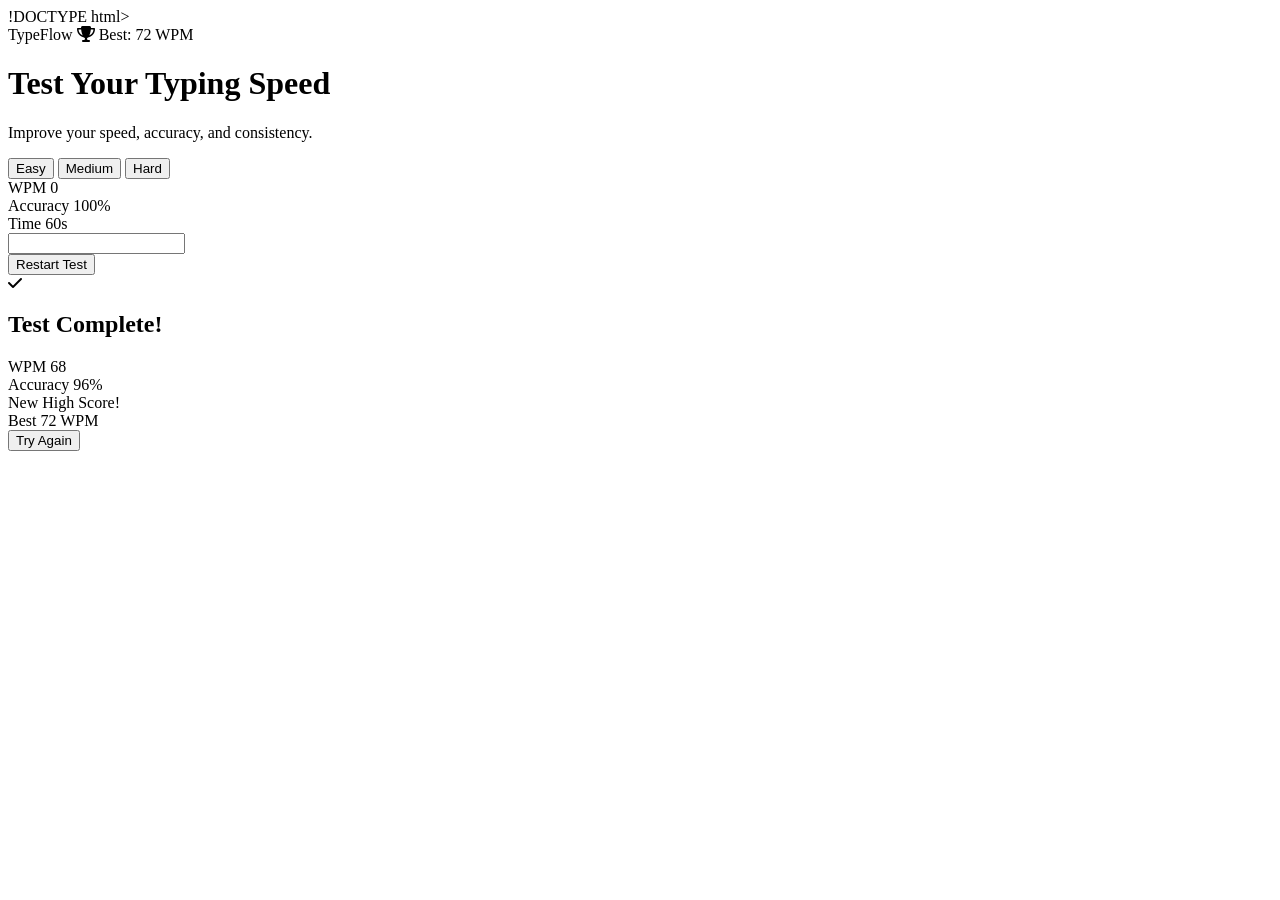
==== index.html @ f530d8f8 "Add core project files" ====
!DOCTYPE html>
<html lang="en">
<head>
    <meta charset="UTF-8">
    <meta name="viewport" content="width=device-width, initial-scale=1.0">
    <title>TypeFlow | Typing Speed Test</title>
    <!-- Google Fonts -->
    <link href="https://fonts.googleapis.com/css2?family=JetBrains+Mono:wght@400;500;700&family=Inter:wght@400;500;600;700&display=swap" rel="stylesheet">
    <!-- FontAwesome Icons -->
    <link rel="stylesheet" href="https://cdnjs.cloudflare.com/ajax/libs/font-awesome/6.4.0/css/all.min.css">
    <!-- Custom CSS -->
    <link rel="stylesheet" href="style.css">
</head>
<body>

    <div class="container">
        <!-- Top Nav / Brand -->
        <div class="brand-header">
            <span class="logo">TypeFlow</span>
            <span class="top-highscore"><i class="fa-solid fa-trophy"></i> Best: <span id="top-best-wpm">72</span> WPM</span>
        </div>

        <!-- Header -->
        <header>
            <h1>Test Your Typing Speed</h1>
            <p>Improve your speed, accuracy, and consistency.</p>
        </header>

        <!-- Difficulty Pill Selector -->
        <div class="difficulty-pills">
            <button class="pill active" data-difficulty="easy">Easy</button>
            <button class="pill" data-difficulty="medium">Medium</button>
            <button class="pill" data-difficulty="hard">Hard</button>
        </div>

        <!-- Stats Dashboard -->
        <div class="stats-container">
            <div class="stat-box">
                <span class="stat-label">WPM</span>
                <span id="wpm-display" class="stat-value">0</span>
            </div>
            <div class="stat-box">
                <span class="stat-label">Accuracy</span>
                <span id="accuracy-display" class="stat-value">100%</span>
            </div>
            <div class="stat-box">
                <span class="stat-label">Time</span>
                <span id="timer-display" class="stat-value">60s</span>
            </div>
        </div>

        <!-- Typing Test Area -->
        <div class="test-area-wrapper">
            <div id="quote-display" class="quote-display">
                <!-- Text characters will be dynamically injected here -->
            </div>
            <!-- Hidden real input field that captures user keystrokes -->
            <input type="text" id="input-field" autocomplete="off" autocapitalize="off" spellcheck="false">
        </div>

        <!-- Action Buttons -->
        <div class="actions">
            <button id="restart-btn" class="btn-primary">Restart Test</button>
        </div>
    </div>

    <!-- Results Modal Overlay -->
    <div id="result-modal" class="modal hidden">
        <div class="modal-content">
            <div class="success-badge"><i class="fa-solid fa-check"></i></div>
            <h2>Test Complete!</h2>
            
            <div class="modal-stats-grid">
                <div class="modal-stat">
                    <span class="m-label">WPM</span>
                    <span id="final-wpm" class="m-val">68</span>
                </div>
                <div class="modal-stat">
                    <span class="m-label">Accuracy</span>
                    <span id="final-accuracy" class="m-val">96%</span>
                </div>
                <div class="modal-stat best-stat-col">
                    <div class="high-score-badge-pill">New High Score!</div>
                    <span class="m-label">Best</span>
                    <span id="modal-best-wpm" class="m-val accent-val">72 WPM</span>
                </div>
            </div>

            <button id="modal-restart-btn" class="btn-primary">Try Again</button>
        </div>
    </div>

    <!-- Custom JavaScript -->
    <script src="script.js"></script>
</body>
</html>
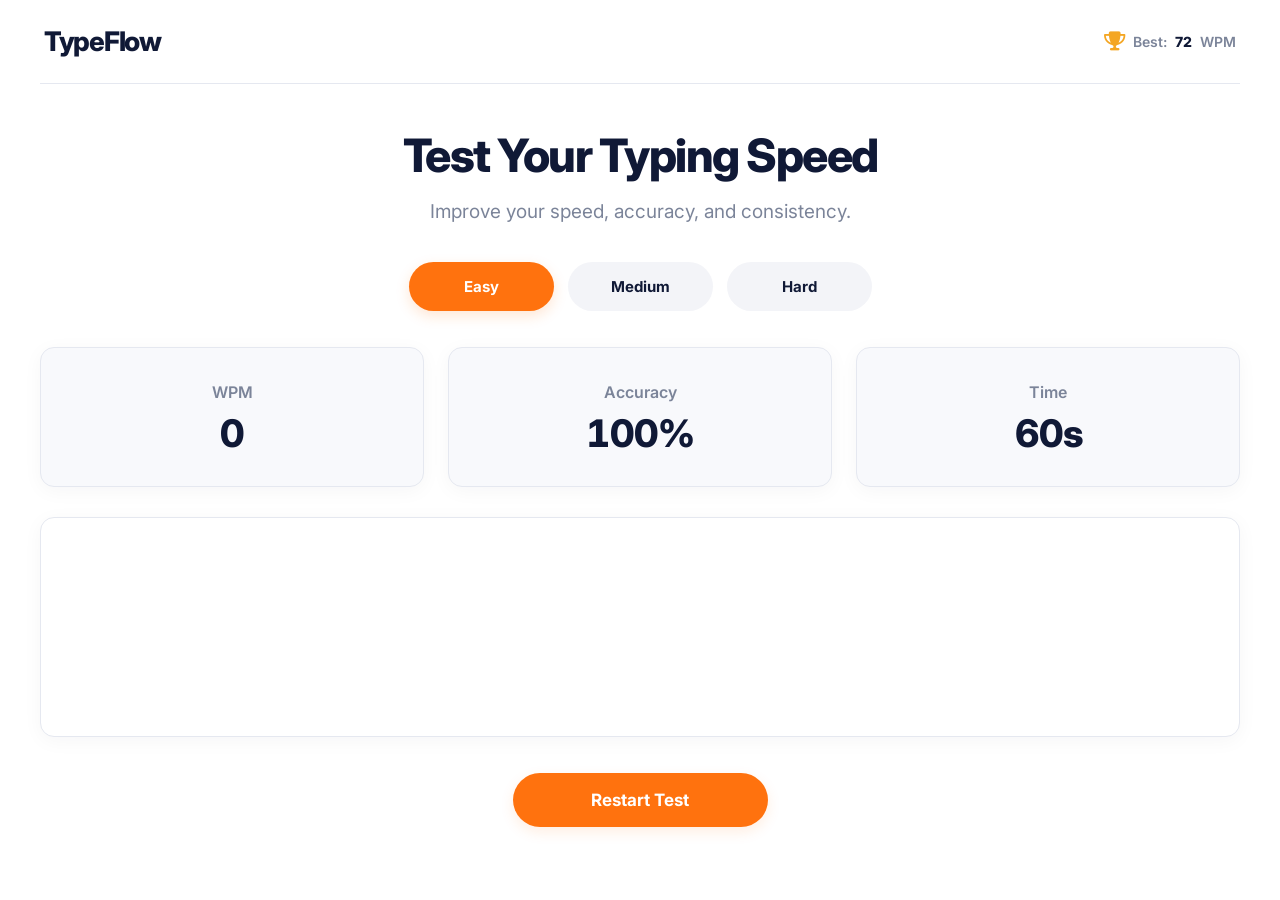
==== commit a044d0b5: "adjustment to !doctype" ====
--- a/index.html
+++ b/index.html
@@ -1,4 +1,4 @@
-!DOCTYPE html>
+<!DOCTYPE html>
 <html lang="en">
 <head>
     <meta charset="UTF-8">
--- a/style.css
+++ b/style.css
@@ -0,0 +1,662 @@
+
+/*TYPEFLOW - TYPING SPEED TEST */
+
+:root {
+    --primary: #ff720e;
+    --primary-hover: #e96300;
+    --dark: #101936;
+    --text: #29334d;
+    --muted: #7b8499;
+    --background: #ffffff;
+    --surface: #f8f9fc;
+    --border: #e5e8f0;
+    --success: #36b879;
+    --success-light: #e4f8ed;
+    --error: #e05260;
+    --error-light: #ffebee;
+
+    --font-main: 'Inter', sans-serif;
+    --font-mono: 'JetBrains Mono', monospace;
+}
+
+/* RESET */
+* {
+    margin: 0;
+    padding: 0;
+    box-sizing: border-box;
+}
+
+html {
+    scroll-behavior: smooth;
+}
+
+body {
+    min-height: 100vh;
+    background: var(--background);
+    color: var(--text);
+    font-family: var(--font-main);
+    -webkit-font-smoothing: antialiased;
+}
+
+button,
+input {
+    font: inherit;
+}
+
+button {
+    border: none;
+    cursor: pointer;
+    -webkit-tap-highlight-color: transparent;
+}
+
+button:focus-visible {
+    outline: 3px solid rgba(255, 114, 14, 0.35);
+    outline-offset: 3px;
+}
+
+/* MAIN CONTAINER */
+.container {
+    width: min(100% - 48px, 1200px);
+    margin: 0 auto;
+    padding-bottom: 60px;
+}
+
+/* BRAND HEADER */
+.brand-header {
+    display: flex;
+    align-items: center;
+    justify-content: space-between;
+    gap: 16px;
+    padding: 25px 4px;
+    border-bottom: 1px solid var(--border);
+}
+
+.logo {
+    font-size: 27px;
+    font-weight: 800;
+    letter-spacing: -1.3px;
+    color: var(--dark);
+}
+
+.top-highscore {
+    display: flex;
+    align-items: center;
+    gap: 8px;
+    color: var(--muted);
+    font-size: 14px;
+    font-weight: 600;
+    white-space: nowrap;
+}
+
+.top-highscore i {
+    color: #f4a623;
+    font-size: 19px;
+}
+
+#top-best-wpm {
+    color: var(--dark);
+    font-weight: 800;
+}
+
+/* PAGE HEADER */
+header {
+    text-align: center;
+    padding: 44px 0 34px;
+}
+
+header h1 {
+    color: var(--dark);
+    font-size: clamp(28px, 4vw, 46px);
+    font-weight: 800;
+    line-height: 1.2;
+    letter-spacing: -1.5px;
+    margin-bottom: 14px;
+}
+
+header p {
+    color: var(--muted);
+    font-size: clamp(14px, 2vw, 19px);
+    line-height: 1.6;
+}
+
+/* DIFFICULTY BUTTONS */
+.difficulty-pills {
+    display: flex;
+    justify-content: center;
+    align-items: center;
+    flex-wrap: wrap;
+    gap: 14px;
+    margin-bottom: 36px;
+}
+
+.pill {
+    min-width: 145px;
+    padding: 15px 30px;
+    color: var(--dark);
+    background: #f3f4f8;
+    border-radius: 999px;
+    font-size: 15px;
+    font-weight: 700;
+    transition: all 0.2s ease;
+}
+
+.pill:hover {
+    background: #e9ebf2;
+    transform: translateY(-1px);
+}
+
+.pill.active {
+    color: #ffffff;
+    background: var(--primary);
+    box-shadow: 0 5px 14px rgba(255, 114, 14, 0.18);
+}
+
+.pill.active:hover {
+    background: var(--primary-hover);
+}
+
+/* STATISTICS DASHBOARD */
+.stats-container {
+    display: grid;
+    grid-template-columns: repeat(3, minmax(0, 1fr));
+    gap: 24px;
+    margin-bottom: 30px;
+}
+
+.stat-box {
+    min-height: 140px;
+    padding: 25px 16px;
+    display: flex;
+    flex-direction: column;
+    justify-content: center;
+    align-items: center;
+    gap: 12px;
+    background: var(--surface);
+    border: 1px solid var(--border);
+    border-radius: 14px;
+    box-shadow: 0 4px 20px rgba(16, 25, 54, 0.04);
+    transition: transform 0.2s ease, border-color 0.2s ease;
+}
+
+.stat-box:hover {
+    border-color: #ffd1b2;
+    transform: translateY(-2px);
+}
+
+.stat-label {
+    color: var(--muted);
+    font-size: 16px;
+    font-weight: 600;
+}
+
+.stat-value {
+    color: var(--dark);
+    font-size: 38px;
+    font-weight: 800;
+    line-height: 1;
+    letter-spacing: -1px;
+    font-variant-numeric: tabular-nums;
+}
+
+/* TYPING AREA */
+.test-area-wrapper {
+    position: relative;
+    width: 100%;
+    min-height: 220px;
+    padding: 28px 32px;
+    background: #ffffff;
+    border: 1px solid var(--border);
+    border-radius: 14px;
+    box-shadow: 0 4px 20px rgba(16, 25, 54, 0.04);
+    cursor: text;
+    transition: border-color 0.2s ease, box-shadow 0.2s ease;
+}
+
+.test-area-wrapper:focus-within {
+    border-color: #ffc49e;
+    box-shadow: 0 0 0 4px rgba(255, 114, 14, 0.07);
+}
+
+.quote-display {
+    color: #727c92;
+    font-family: var(--font-mono);
+    font-size: clamp(15px, 2vw, 23px);
+    font-weight: 400;
+    line-height: 2.2;
+    letter-spacing: 0.5px;
+    overflow-wrap: anywhere;
+    white-space: pre-wrap;
+}
+
+/* CORRECT CHARACTERS */
+.quote-display span.correct {
+    color: var(--success);
+}
+
+/* INCORRECT CHARACTERS */
+.quote-display span.incorrect {
+    color: var(--error);
+    background: var(--error-light);
+    border-radius: 3px;
+}
+
+/* CURRENT CHARACTER */
+.quote-display span.current {
+    border-bottom: 2px solid var(--dark);
+}
+
+.quote-display span.current.incorrect {
+    border-bottom-color: var(--error);
+}
+
+/* HIDDEN INPUT */
+#input-field {
+    position: absolute;
+    width: 1px;
+    height: 1px;
+    padding: 0;
+    border: 0;
+    opacity: 0;
+    pointer-events: none;
+    left: 0;
+    bottom: 0;
+}
+
+/* ACTION BUTTONS */
+.actions {
+    display: flex;
+    justify-content: center;
+    align-items: center;
+    margin-top: 36px;
+}
+
+.btn-primary {
+    min-width: 255px;
+    padding: 17px 32px;
+    display: inline-flex;
+    justify-content: center;
+    align-items: center;
+    color: #ffffff;
+    background: var(--primary);
+    border-radius: 999px;
+    font-size: 17px;
+    font-weight: 700;
+    box-shadow: 0 5px 14px rgba(255, 114, 14, 0.12);
+    transition: all 0.2s ease;
+}
+
+.btn-primary:hover {
+    background: var(--primary-hover);
+    transform: translateY(-2px);
+    box-shadow: 0 8px 18px rgba(255, 114, 14, 0.2);
+}
+
+.btn-primary:active {
+    transform: translateY(0);
+}
+
+.btn-primary:disabled {
+    opacity: 0.6;
+    cursor: not-allowed;
+    transform: none;
+}
+
+/* RESULTS MODAL */
+.modal {
+    position: fixed;
+    inset: 0;
+    z-index: 1000;
+    display: flex;
+    justify-content: center;
+    align-items: center;
+    padding: 24px;
+    overflow-y: auto;
+    background: rgba(16, 25, 54, 0.48);
+    backdrop-filter: blur(5px);
+    -webkit-backdrop-filter: blur(5px);
+}
+
+.modal.hidden {
+    display: none;
+}
+
+.modal-content {
+    width: min(100%, 900px);
+    padding: 45px 40px 40px;
+    display: flex;
+    flex-direction: column;
+    align-items: center;
+    background: #ffffff;
+    border: 1px solid var(--border);
+    border-radius: 18px;
+    box-shadow: 0 25px 80px rgba(16, 25, 54, 0.15);
+    text-align: center;
+    animation: modalEnter 0.3s ease both;
+}
+
+@keyframes modalEnter {
+    from {
+        opacity: 0;
+        transform: translateY(15px) scale(0.98);
+    }
+    to {
+        opacity: 1;
+        transform: translateY(0) scale(1);
+    }
+}
+
+/* SUCCESS ICON */
+.success-badge {
+    width: 66px;
+    height: 66px;
+    margin-bottom: 20px;
+    display: flex;
+    justify-content: center;
+    align-items: center;
+    color: #ffffff;
+    background: var(--success);
+    border-radius: 50%;
+    font-size: 29px;
+    box-shadow: 0 6px 16px rgba(54, 184, 121, 0.2);
+}
+
+.modal-content h2 {
+    margin-bottom: 35px;
+    color: var(--dark);
+    font-size: clamp(27px, 4vw, 40px);
+    font-weight: 800;
+    letter-spacing: -1px;
+}
+
+/* RESULTS STATISTICS */
+.modal-stats-grid {
+    width: 100%;
+    display: grid;
+    grid-template-columns: repeat(3, minmax(0, 1fr));
+    margin-bottom: 40px;
+}
+
+.modal-stat {
+    position: relative;
+    min-width: 0;
+    padding: 8px 18px;
+    display: flex;
+    flex-direction: column;
+    justify-content: center;
+    align-items: center;
+    gap: 10px;
+}
+
+.modal-stat + .modal-stat {
+    border-left: 1px solid var(--border);
+}
+
+.m-label {
+    color: var(--muted);
+    font-size: 16px;
+    font-weight: 600;
+}
+
+.m-val {
+    color: var(--dark);
+    font-size: clamp(27px, 4vw, 40px);
+    font-weight: 800;
+    line-height: 1.2;
+    letter-spacing: -1px;
+    font-variant-numeric: tabular-nums;
+}
+
+.accent-val {
+    color: var(--primary);
+    white-space: nowrap;
+}
+
+/* HIGH SCORE BADGE */
+.high-score-badge-pill {
+    padding: 7px 15px;
+    margin-bottom: 3px;
+    color: #279b68;
+    background: var(--success-light);
+    border-radius: 999px;
+    font-size: 12px;
+    font-weight: 700;
+    white-space: nowrap;
+}
+
+.high-score-badge-pill.hidden {
+    display: none;
+}
+
+.modal-content .btn-primary {
+    min-width: 255px;
+}
+
+/* TABLET RESPONSIVENESS */
+@media (max-width: 768px) {
+    .container {
+        width: min(100% - 32px, 650px);
+        padding-bottom: 40px;
+    }
+
+    .brand-header {
+        padding: 20px 0;
+    }
+
+    .logo {
+        font-size: 24px;
+    }
+
+    header {
+        padding: 38px 0 28px;
+    }
+
+    .difficulty-pills {
+        gap: 10px;
+        margin-bottom: 26px;
+    }
+
+    .pill {
+        min-width: 100px;
+        padding: 13px 22px;
+    }
+
+    .stats-container {
+        gap: 12px;
+        margin-bottom: 22px;
+    }
+
+    .stat-box {
+        min-height: 115px;
+        padding: 20px 10px;
+        gap: 10px;
+    }
+
+    .stat-label,
+    .m-label {
+        font-size: 14px;
+    }
+
+    .stat-value {
+        font-size: 32px;
+    }
+
+    .test-area-wrapper {
+        min-height: 200px;
+        padding: 24px;
+    }
+
+    .quote-display {
+        line-height: 2;
+    }
+
+    .actions {
+        margin-top: 28px;
+    }
+
+    .modal-content {
+        padding: 35px 24px;
+    }
+
+    .modal-stats-grid {
+        margin-bottom: 30px;
+    }
+
+    .modal-stat {
+        padding: 8px 10px;
+    }
+}
+
+/* MOBILE RESPONSIVENESS */
+@media (max-width: 480px) {
+    .container {
+        width: calc(100% - 28px);
+        padding-bottom: 30px;
+    }
+
+    .brand-header {
+        padding: 18px 0;
+    }
+
+    .logo {
+        font-size: 22px;
+    }
+
+    .top-highscore {
+        gap: 5px;
+        font-size: 12px;
+    }
+
+    .top-highscore i {
+        font-size: 15px;
+    }
+
+    header {
+        padding: 32px 0 24px;
+    }
+
+    header h1 {
+        font-size: 29px;
+        letter-spacing: -0.8px;
+        margin-bottom: 10px;
+    }
+
+    header p {
+        font-size: 14px;
+    }
+
+    .difficulty-pills {
+        gap: 8px;
+        margin-bottom: 22px;
+    }
+
+    .pill {
+        flex: 1;
+        min-width: 0;
+        padding: 12px 10px;
+        font-size: 13px;
+    }
+
+    .stats-container {
+        gap: 8px;
+        margin-bottom: 18px;
+    }
+
+    .stat-box {
+        min-height: 100px;
+        padding: 16px 5px;
+        gap: 9px;
+        border-radius: 11px;
+    }
+
+    .stat-label {
+        font-size: 12px;
+    }
+
+    .stat-value {
+        font-size: 27px;
+    }
+
+    .test-area-wrapper {
+        min-height: 190px;
+        padding: 18px 16px;
+        border-radius: 12px;
+    }
+
+    .quote-display {
+        font-size: 15px;
+        line-height: 2;
+        letter-spacing: 0;
+    }
+
+    .actions {
+        margin-top: 24px;
+    }
+
+    .btn-primary,
+    .modal-content .btn-primary {
+        width: 100%;
+        min-width: 0;
+        padding: 15px 22px;
+        font-size: 15px;
+    }
+
+    .modal {
+        padding: 14px;
+    }
+
+    .modal-content {
+        padding: 30px 16px;
+        border-radius: 15px;
+    }
+
+    .success-badge {
+        width: 55px;
+        height: 55px;
+        font-size: 24px;
+        margin-bottom: 16px;
+    }
+
+    .modal-content h2 {
+        font-size: 28px;
+        margin-bottom: 26px;
+    }
+
+    .modal-stats-grid {
+        margin-bottom: 28px;
+    }
+
+    .modal-stat {
+        padding: 8px 5px;
+        gap: 8px;
+    }
+
+    .m-label {
+        font-size: 12px;
+    }
+
+    .m-val {
+        font-size: 25px;
+        letter-spacing: -0.5px;
+    }
+
+    .accent-val {
+        font-size: 20px;
+    }
+
+    .high-score-badge-pill {
+        padding: 5px 7px;
+        font-size: 9px;
+    }
+}
+
+/* ACCESSIBILITY: REDUCED MOTION */
+@media (prefers-reduced-motion: reduce) {
+    *,
+    *::before,
+    *::after {
+        scroll-behavior: auto !important;
+        animation-duration: 0.01ms !important;
+        animation-iteration-count: 1 !important;
+        transition-duration: 0.01ms !important;
+    }
+}
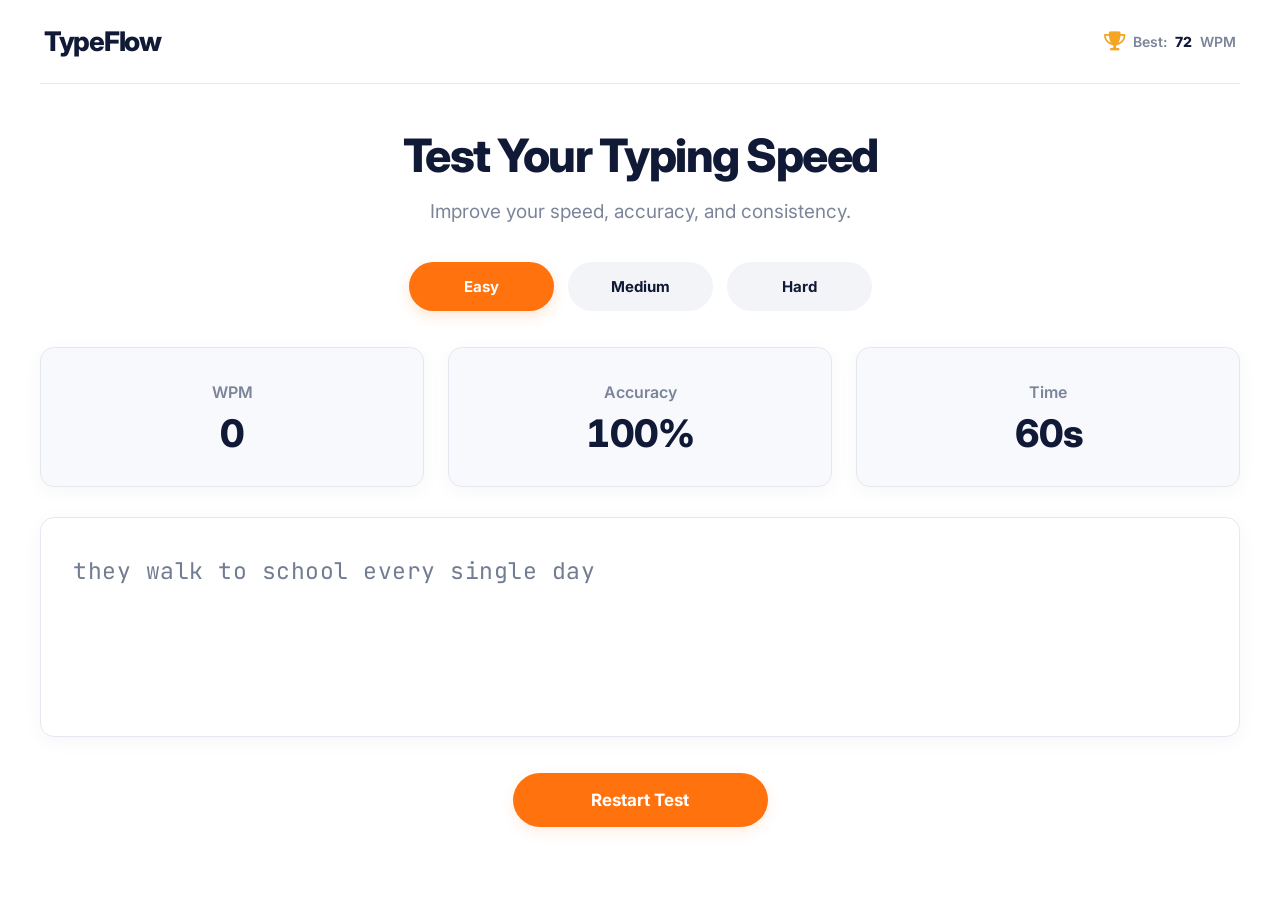
==== commit c3e6ad24: "added text.js" ====
--- a/index.html
+++ b/index.html
@@ -10,6 +10,7 @@
     <link rel="stylesheet" href="https://cdnjs.cloudflare.com/ajax/libs/font-awesome/6.4.0/css/all.min.css">
     <!-- Custom CSS -->
     <link rel="stylesheet" href="style.css">
+    <script src="text.js" defer></script>
 </head>
 <body>
 
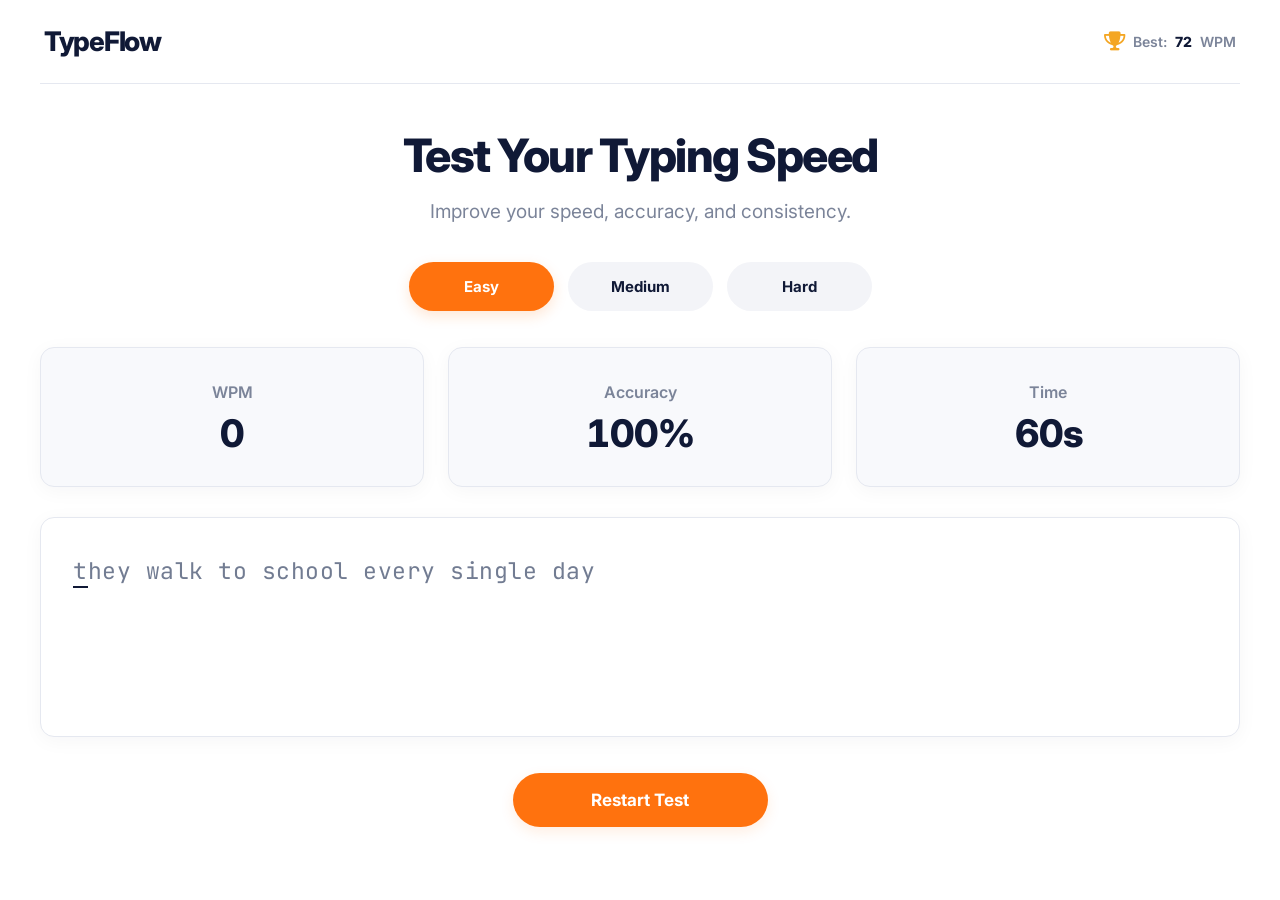
==== commit 7c32db52: "Connect character highlighting script" ====
--- a/index.html
+++ b/index.html
@@ -11,6 +11,7 @@
     <!-- Custom CSS -->
     <link rel="stylesheet" href="style.css">
     <script src="text.js" defer></script>
+    <script src="highlight.js" defer></script>
 </head>
 <body>
 
@@ -94,4 +95,4 @@
     <!-- Custom JavaScript -->
     <script src="script.js"></script>
 </body>
-</html>+</html>
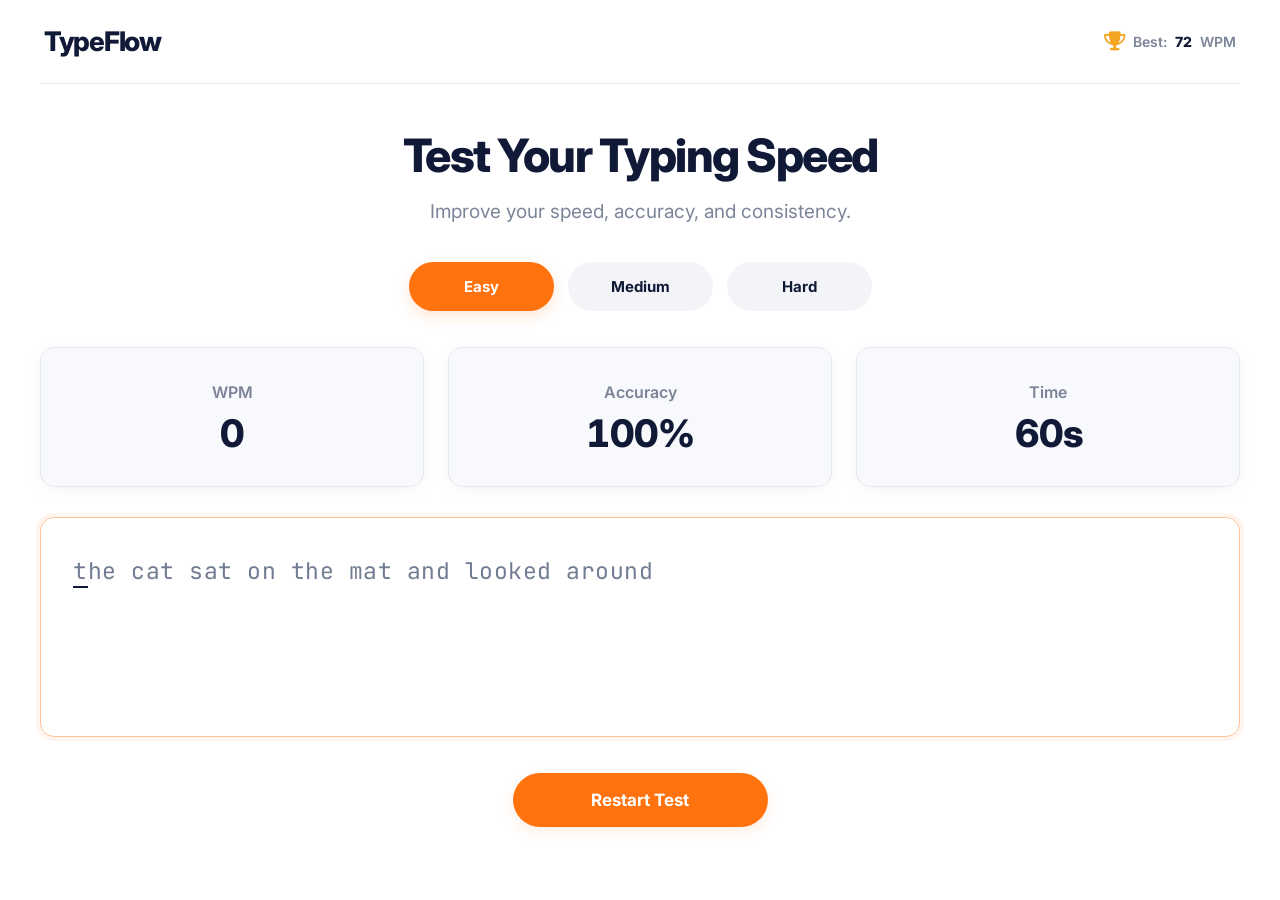
==== commit 7a2cbca6: "Fix JavaScript loading order for character highlighting" ====
--- a/index.html
+++ b/index.html
@@ -10,8 +10,8 @@
     <link rel="stylesheet" href="https://cdnjs.cloudflare.com/ajax/libs/font-awesome/6.4.0/css/all.min.css">
     <!-- Custom CSS -->
     <link rel="stylesheet" href="style.css">
+    <script src="highlight.js" defer></script>
     <script src="text.js" defer></script>
-    <script src="highlight.js" defer></script>
 </head>
 <body>
 
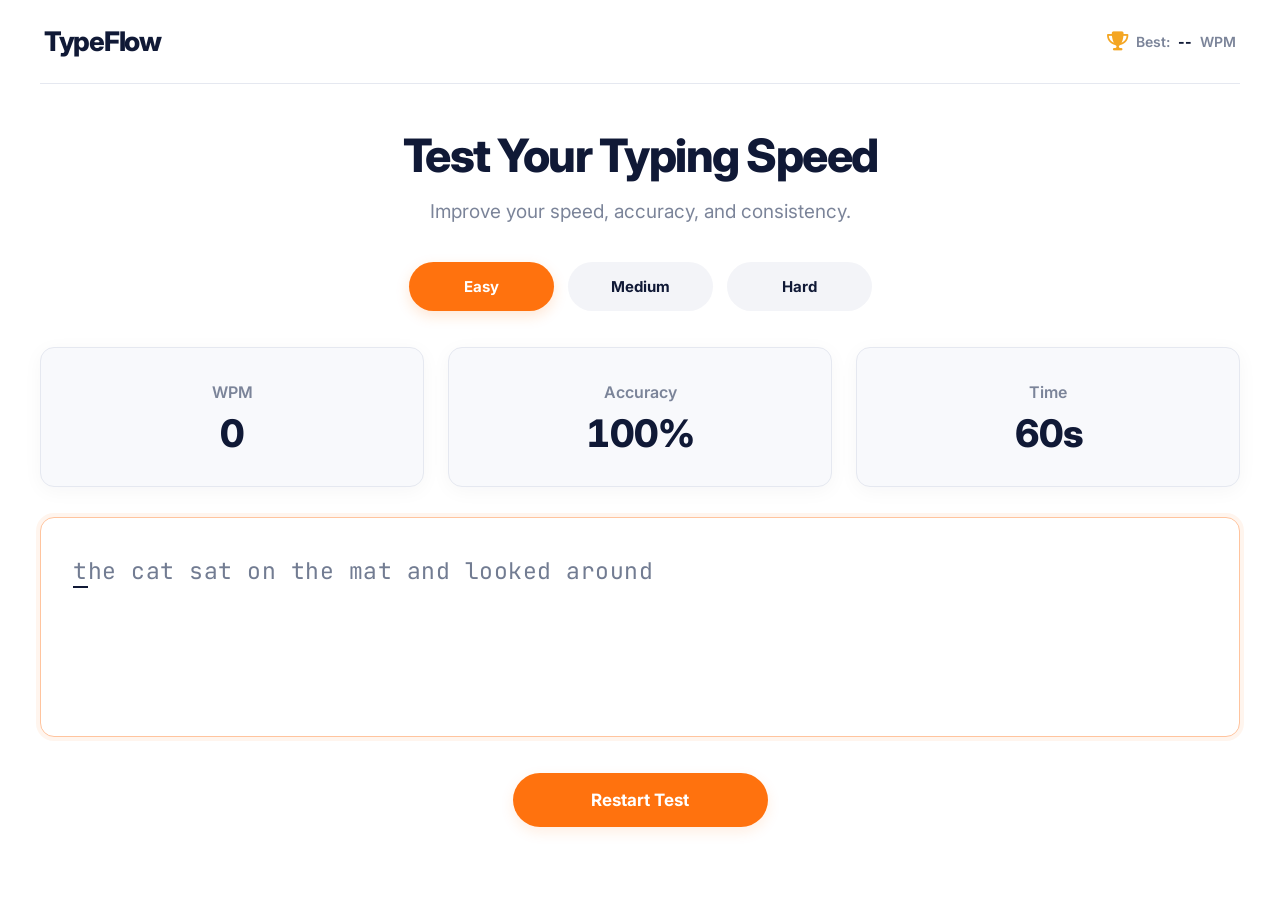
==== commit e83c3c40: "added stat.js and storage.js" ====
--- a/index.html
+++ b/index.html
@@ -1,98 +1,113 @@
-<!DOCTYPE html>
+<!doctype html>
 <html lang="en">
-<head>
-    <meta charset="UTF-8">
-    <meta name="viewport" content="width=device-width, initial-scale=1.0">
+  <head>
+    <meta charset="UTF-8" />
+    <meta name="viewport" content="width=device-width, initial-scale=1.0" />
     <title>TypeFlow | Typing Speed Test</title>
     <!-- Google Fonts -->
-    <link href="https://fonts.googleapis.com/css2?family=JetBrains+Mono:wght@400;500;700&family=Inter:wght@400;500;600;700&display=swap" rel="stylesheet">
+    <link
+      href="https://fonts.googleapis.com/css2?family=JetBrains+Mono:wght@400;500;700&family=Inter:wght@400;500;600;700&display=swap"
+      rel="stylesheet"
+    />
     <!-- FontAwesome Icons -->
-    <link rel="stylesheet" href="https://cdnjs.cloudflare.com/ajax/libs/font-awesome/6.4.0/css/all.min.css">
+    <link
+      rel="stylesheet"
+      href="https://cdnjs.cloudflare.com/ajax/libs/font-awesome/6.4.0/css/all.min.css"
+    />
     <!-- Custom CSS -->
-    <link rel="stylesheet" href="style.css">
+    <link rel="stylesheet" href="style.css" />
+
+    <script src="text.js" defer></script>
     <script src="highlight.js" defer></script>
-    <script src="text.js" defer></script>
-</head>
-<body>
+    <script src="stat.js" defer></script>     
+<script src="storage.js" defer></script>   
+<script src="timer.js" defer></script>
+  </head>
+  <body>
+    <div class="container">
+      <!-- Top Nav / Brand -->
+      <div class="brand-header">
+        <span class="logo">TypeFlow</span>
+        <span class="top-highscore"
+          ><i class="fa-solid fa-trophy"></i> Best:
+          <span id="top-best-wpm"></span> WPM</span
+        >
+      </div>
 
-    <div class="container">
-        <!-- Top Nav / Brand -->
-        <div class="brand-header">
-            <span class="logo">TypeFlow</span>
-            <span class="top-highscore"><i class="fa-solid fa-trophy"></i> Best: <span id="top-best-wpm">72</span> WPM</span>
+      <!-- Header -->
+      <header>
+        <h1>Test Your Typing Speed</h1>
+        <p>Improve your speed, accuracy, and consistency.</p>
+      </header>
+
+      <!-- Difficulty Pill Selector -->
+      <div class="difficulty-pills">
+        <button class="pill active" data-difficulty="easy">Easy</button>
+        <button class="pill" data-difficulty="medium">Medium</button>
+        <button class="pill" data-difficulty="hard">Hard</button>
+      </div>
+
+      <!-- Stats Dashboard -->
+      <div class="stats-container">
+        <div class="stat-box">
+          <span class="stat-label">WPM</span>
+          <span id="wpm-display" class="stat-value">0</span>
         </div>
+        <div class="stat-box">
+          <span class="stat-label">Accuracy</span>
+          <span id="accuracy-display" class="stat-value">100%</span>
+        </div>
+        <div class="stat-box">
+          <span class="stat-label">Time</span>
+          <span id="timer-display" class="stat-value">60s</span>
+        </div>
+      </div>
 
-        <!-- Header -->
-        <header>
-            <h1>Test Your Typing Speed</h1>
-            <p>Improve your speed, accuracy, and consistency.</p>
-        </header>
+      <!-- Typing Test Area -->
+      <div class="test-area-wrapper">
+        <div id="quote-display" class="quote-display">
+          <!-- Text characters will be dynamically injected here -->
+        </div>
+        <!-- Hidden real input field that captures user keystrokes -->
+        <input
+          type="text"
+          id="input-field"
+          autocomplete="off"
+          autocapitalize="off"
+          spellcheck="false"
+        />
+      </div>
 
-        <!-- Difficulty Pill Selector -->
-        <div class="difficulty-pills">
-            <button class="pill active" data-difficulty="easy">Easy</button>
-            <button class="pill" data-difficulty="medium">Medium</button>
-            <button class="pill" data-difficulty="hard">Hard</button>
-        </div>
-
-        <!-- Stats Dashboard -->
-        <div class="stats-container">
-            <div class="stat-box">
-                <span class="stat-label">WPM</span>
-                <span id="wpm-display" class="stat-value">0</span>
-            </div>
-            <div class="stat-box">
-                <span class="stat-label">Accuracy</span>
-                <span id="accuracy-display" class="stat-value">100%</span>
-            </div>
-            <div class="stat-box">
-                <span class="stat-label">Time</span>
-                <span id="timer-display" class="stat-value">60s</span>
-            </div>
-        </div>
-
-        <!-- Typing Test Area -->
-        <div class="test-area-wrapper">
-            <div id="quote-display" class="quote-display">
-                <!-- Text characters will be dynamically injected here -->
-            </div>
-            <!-- Hidden real input field that captures user keystrokes -->
-            <input type="text" id="input-field" autocomplete="off" autocapitalize="off" spellcheck="false">
-        </div>
-
-        <!-- Action Buttons -->
-        <div class="actions">
-            <button id="restart-btn" class="btn-primary">Restart Test</button>
-        </div>
+      <!-- Action Buttons -->
+      <div class="actions">
+        <button id="restart-btn" class="btn-primary">Restart Test</button>
+      </div>
     </div>
 
     <!-- Results Modal Overlay -->
     <div id="result-modal" class="modal hidden">
-        <div class="modal-content">
-            <div class="success-badge"><i class="fa-solid fa-check"></i></div>
-            <h2>Test Complete!</h2>
-            
-            <div class="modal-stats-grid">
-                <div class="modal-stat">
-                    <span class="m-label">WPM</span>
-                    <span id="final-wpm" class="m-val">68</span>
-                </div>
-                <div class="modal-stat">
-                    <span class="m-label">Accuracy</span>
-                    <span id="final-accuracy" class="m-val">96%</span>
-                </div>
-                <div class="modal-stat best-stat-col">
-                    <div class="high-score-badge-pill">New High Score!</div>
-                    <span class="m-label">Best</span>
-                    <span id="modal-best-wpm" class="m-val accent-val">72 WPM</span>
-                </div>
-            </div>
+      <div class="modal-content">
+        <div class="success-badge"><i class="fa-solid fa-check"></i></div>
+        <h2>Test Complete!</h2>
 
-            <button id="modal-restart-btn" class="btn-primary">Try Again</button>
+        <div class="modal-stats-grid">
+          <div class="modal-stat">
+            <span class="m-label">WPM</span>
+            <span id="final-wpm" class="m-val">68</span>
+          </div>
+          <div class="modal-stat">
+            <span class="m-label">Accuracy</span>
+            <span id="final-accuracy" class="m-val">96%</span>
+          </div>
+          <div class="modal-stat best-stat-col">
+            <div class="high-score-badge-pill">New High Score!</div>
+            <span class="m-label">Best</span>
+            <span id="modal-best-wpm" class="m-val accent-val"> WPM</span>
+          </div>
         </div>
+
+        <button id="modal-restart-btn" class="btn-primary">Try Again</button>
+      </div>
     </div>
-
-    <!-- Custom JavaScript -->
-    <script src="script.js"></script>
-</body>
+  </body>
 </html>
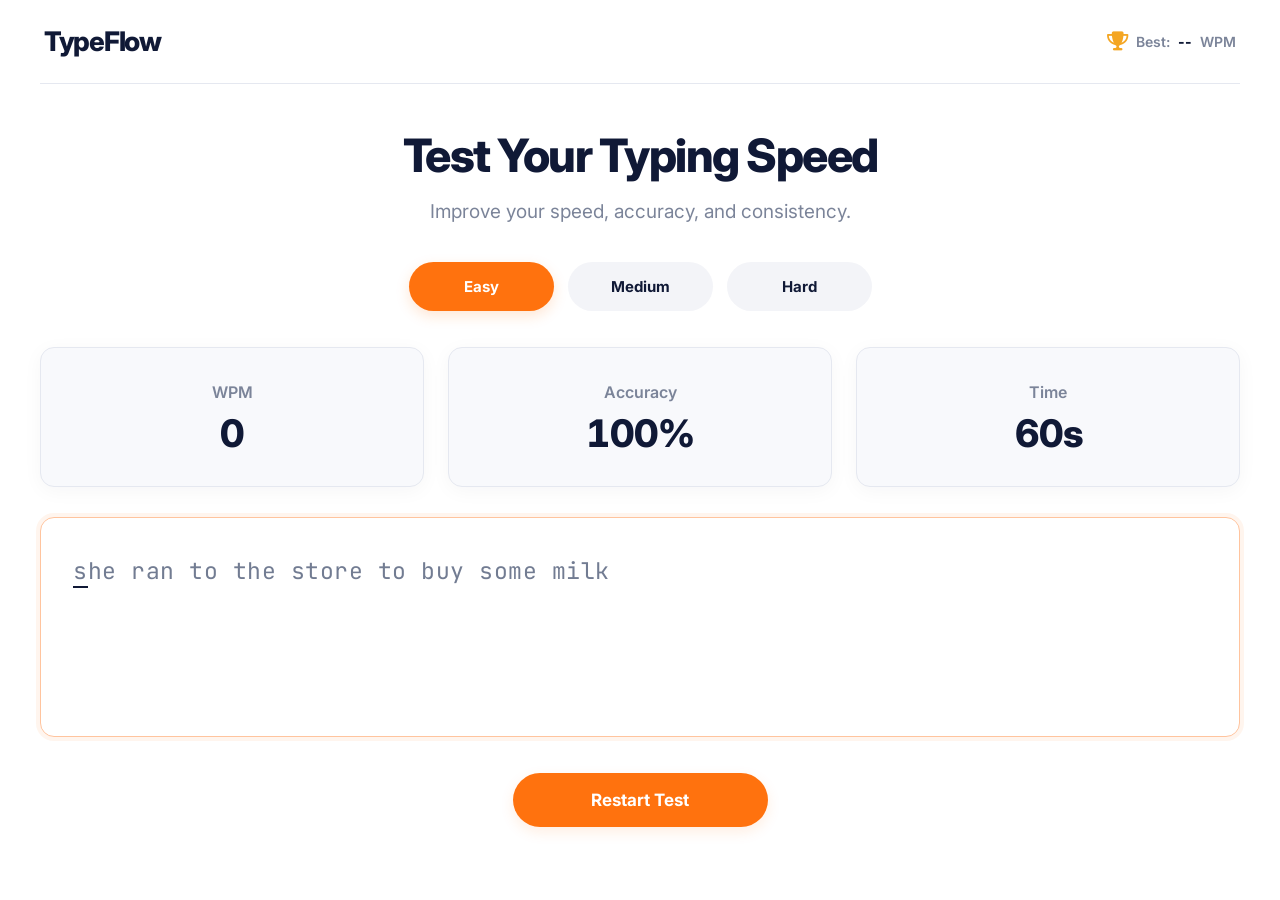
==== commit 7c986021: "added favicon and back button" ====
--- a/index.html
+++ b/index.html
@@ -14,8 +14,15 @@
       rel="stylesheet"
       href="https://cdnjs.cloudflare.com/ajax/libs/font-awesome/6.4.0/css/all.min.css"
     />
+     <link
+      rel="shortcut icon"
+      href="favicon.jpeg"
+      type="image/x icon"
+    />
+    
     <!-- Custom CSS -->
     <link rel="stylesheet" href="style.css" />
+    
 
     <script src="text.js" defer></script>
     <script src="highlight.js" defer></script>
@@ -106,7 +113,10 @@
           </div>
         </div>
 
-        <button id="modal-restart-btn" class="btn-primary">Try Again</button>
+        <div class="modal-actions">
+    <button id="modal-restart-btn" class="btn-primary">Try Again</button>
+    <button id="modal-close-btn" class="btn-secondary">Close</button>
+</div>
       </div>
     </div>
   </body>
--- a/style.css
+++ b/style.css
@@ -49,6 +49,34 @@
     -webkit-tap-highlight-color: transparent;
 }
 
+.btn-secondary {
+    min-width: 255px;
+    padding: 17px 32px;
+    display: inline-flex;
+    justify-content: center;
+    align-items: center;
+    color: var(--dark);
+    background: transparent;
+    border: 2px solid var(--border);
+    border-radius: 999px;
+    font-size: 17px;
+    font-weight: 700;
+    transition: all 0.2s ease;
+}
+
+.btn-secondary:hover {
+    background: var(--surface);
+    border-color: #d4d8e3;
+    transform: translateY(-2px);
+}
+
+.modal-actions {
+    display: flex;
+    gap: 14px;
+    flex-wrap: wrap;
+    justify-content: center;
+}
+
 button:focus-visible {
     outline: 3px solid rgba(255, 114, 14, 0.35);
     outline-offset: 3px;
